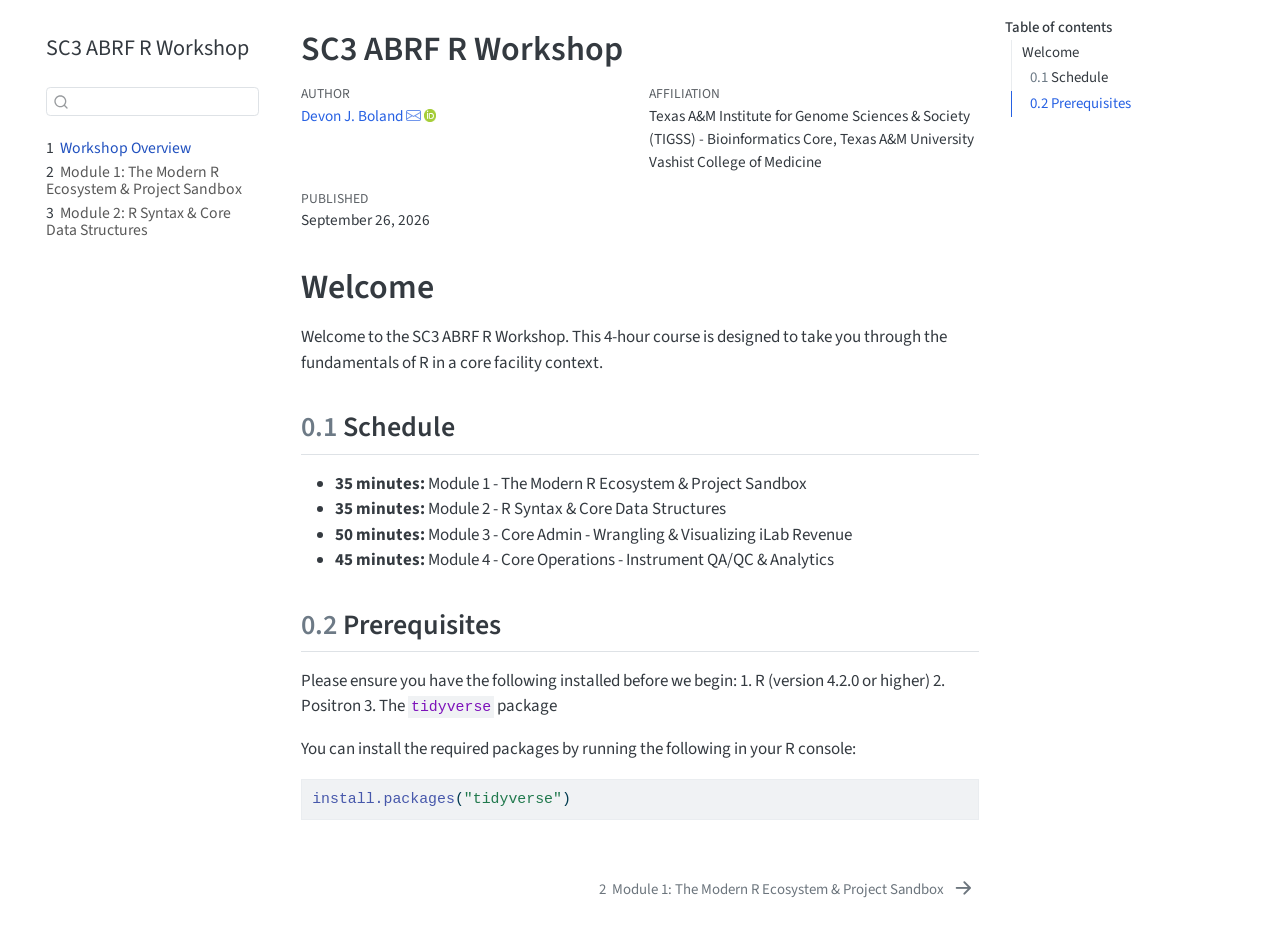
==== _book/index.html @ 264cc1df "fixed r code chunk syntax, more updates" ====
<!DOCTYPE html>
<html xmlns="http://www.w3.org/1999/xhtml" lang="en" xml:lang="en"><head>

<meta charset="utf-8">
<meta name="generator" content="quarto-1.10.18">

<meta name="viewport" content="width=device-width, initial-scale=1.0, user-scalable=yes">

<meta name="author" content="Devon J. Boland">
<meta name="dcterms.date" content="2026-09-26">

<title>SC3 ABRF R Workshop</title>
<style>
/* Default styles provided by pandoc.
** See https://pandoc.org/MANUAL.html#variables-for-html for config info.
*/
span.smallcaps{font-variant: small-caps;}
div.columns{display: flex; gap: 1.5em;}
div.column{flex: auto;}
@media screen {
div.columns{gap: min(4vw, 1.5em);}
div.column{overflow-x: auto;}
}
div.hanging-indent{margin-left: 1.5em; text-indent: -1.5em;}
ul.task-list{list-style: none;}
ul.task-list li input[type="checkbox"] {
  width: 0.8em;
  margin: 0 0.8em 0.2em -1em; /* quarto-specific, see https://github.com/quarto-dev/quarto-cli/issues/4556 */ 
  vertical-align: middle;
}
/* CSS for syntax highlighting */
html { -webkit-text-size-adjust: 100%; }
pre > code.sourceCode { white-space: pre; position: relative; }
pre > code.sourceCode > span { display: inline-block; line-height: 1.25; }
pre > code.sourceCode > span:empty { height: 1.2em; }
.sourceCode { overflow: visible; }
code.sourceCode > span { color: inherit; text-decoration: inherit; }
div.sourceCode { margin: 1em 0; }
pre.sourceCode { margin: 0; }
@media screen {
div.sourceCode { overflow: auto; }
}
@media print {
pre > code.sourceCode { white-space: pre-wrap; }
pre > code.sourceCode > span { text-indent: -5em; padding-left: 5em; }
}
pre.numberSource code
  { counter-reset: source-line 0; }
pre.numberSource code > span
  { position: relative; left: -4em; counter-increment: source-line; }
pre.numberSource code > span > a:first-child::before
  { content: counter(source-line);
    position: relative; left: -1em; text-align: right; vertical-align: baseline;
    border: none; display: inline-block;
    -webkit-touch-callout: none; -webkit-user-select: none;
    -khtml-user-select: none; -moz-user-select: none;
    -ms-user-select: none; user-select: none;
    padding: 0 4px; width: 4em;
  }
pre.numberSource { margin-left: 3em;  padding-left: 4px; }
div.sourceCode
  {   }
@media screen {
pre > code.sourceCode > span > a:first-child::before { text-decoration: underline; }
}
</style>


<script src="site_libs/quarto-nav/quarto-nav.js"></script>
<script src="site_libs/quarto-nav/headroom.min.js"></script>
<script src="site_libs/clipboard/clipboard.min.js"></script>
<script src="site_libs/quarto-search/autocomplete.umd.js"></script>
<script src="site_libs/quarto-search/fuse.min.js"></script>
<script src="site_libs/quarto-search/quarto-search.js"></script>
<meta name="quarto:offset" content="./">
<link href="./R-Introductions.html" rel="next">
<script src="site_libs/quarto-html/quarto.js" type="module"></script>
<script src="site_libs/quarto-html/tabsets/tabsets.js" type="module"></script>
<script src="site_libs/quarto-html/popper.min.js"></script>
<script src="site_libs/quarto-html/tippy.umd.min.js"></script>
<script src="site_libs/quarto-html/anchor.min.js"></script>
<link href="site_libs/quarto-html/tippy.css" rel="stylesheet">
<link href="site_libs/quarto-html/quarto-syntax-highlighting-64a204ab8560d761af7679ceaba22944.css" rel="stylesheet" id="quarto-text-highlighting-styles">
<script src="site_libs/bootstrap/bootstrap.min.js"></script>
<link href="site_libs/bootstrap/bootstrap-icons.css" rel="stylesheet">
<link href="site_libs/bootstrap/bootstrap-d2c8c846aab2e24c46a56f25df8c959b.min.css" rel="stylesheet" append-hash="true" id="quarto-bootstrap" data-mode="light">
<script id="quarto-search-options" type="application/json">{
  "location": "sidebar",
  "copy-button": false,
  "collapse-after": 3,
  "panel-placement": "start",
  "type": "textbox",
  "limit": 50,
  "keyboard-shortcut": [
    "f",
    "/",
    "s"
  ],
  "show-item-context": false,
  "language": {
    "search-no-results-text": "No results",
    "search-matching-documents-text": "matching documents",
    "search-copy-link-title": "Copy link to search",
    "search-hide-matches-text": "Hide additional matches",
    "search-more-match-text": "more match in this document",
    "search-more-matches-text": "more matches in this document",
    "search-clear-button-title": "Clear",
    "search-text-placeholder": "",
    "search-detached-cancel-button-title": "Cancel",
    "search-submit-button-title": "Submit",
    "search-label": "Search"
  }
}</script>


</head>

<body class="nav-sidebar floating quarto-light">

<div id="quarto-search-results"></div>
  <header id="quarto-header" class="headroom fixed-top">
  <nav class="quarto-secondary-nav">
    <div class="container-fluid d-flex">
      <button type="button" class="quarto-btn-toggle btn" data-bs-toggle="collapse" role="button" data-bs-target=".quarto-sidebar-collapse-item" aria-controls="quarto-sidebar" aria-expanded="false" aria-label="Toggle sidebar navigation" onclick="if (window.quartoToggleHeadroom) { window.quartoToggleHeadroom(); }">
        <i class="bi bi-layout-text-sidebar-reverse"></i>
      </button>
        <nav class="quarto-page-breadcrumbs" aria-label="breadcrumb"><ol class="breadcrumb"><li class="breadcrumb-item"><a href="./index.html"><span class="chapter-number">1</span>&nbsp; <span class="chapter-title">Workshop Overview</span></a></li></ol></nav>
        <a class="flex-grow-1" role="navigation" data-bs-toggle="collapse" data-bs-target=".quarto-sidebar-collapse-item" aria-controls="quarto-sidebar" aria-expanded="false" aria-label="Toggle sidebar navigation" onclick="if (window.quartoToggleHeadroom) { window.quartoToggleHeadroom(); }">      
        </a>
      <button type="button" class="btn quarto-search-button" aria-label="Search" onclick="window.quartoOpenSearch();">
        <i class="bi bi-search"></i>
      </button>
    </div>
  </nav>
</header>
<!-- content -->
<div id="quarto-content" class="quarto-container page-columns page-rows-contents page-layout-article">
<!-- sidebar -->
  <nav id="quarto-sidebar" class="sidebar collapse collapse-horizontal quarto-sidebar-collapse-item sidebar-navigation floating overflow-auto">
    <div class="pt-lg-2 mt-2 text-left sidebar-header">
    <div class="sidebar-title mb-0 py-0">
      <a href="./">SC3 ABRF R Workshop</a> 
    </div>
      </div>
        <div class="mt-2 flex-shrink-0 align-items-center">
        <div class="sidebar-search">
        <div id="quarto-search" class="" title="Search"></div>
        </div>
        </div>
    <div class="sidebar-menu-container"> 
    <ul class="list-unstyled mt-1">
        <li class="sidebar-item">
  <div class="sidebar-item-container"> 
  <a href="./index.html" class="sidebar-item-text sidebar-link active">
 <span class="menu-text"><span class="chapter-number">1</span>&nbsp; <span class="chapter-title">Workshop Overview</span></span></a>
  </div>
</li>
        <li class="sidebar-item">
  <div class="sidebar-item-container"> 
  <a href="./R-Introductions.html" class="sidebar-item-text sidebar-link">
 <span class="menu-text"><span class="chapter-number">2</span>&nbsp; <span class="chapter-title">Module 1: The Modern R Ecosystem &amp; Project Sandbox</span></span></a>
  </div>
</li>
        <li class="sidebar-item">
  <div class="sidebar-item-container"> 
  <a href="./R-coding.html" class="sidebar-item-text sidebar-link">
 <span class="menu-text"><span class="chapter-number">3</span>&nbsp; <span class="chapter-title">Module 2: R Syntax &amp; Core Data Structures</span></span></a>
  </div>
</li>
    </ul>
    </div>
</nav>
<div id="quarto-sidebar-glass" class="quarto-sidebar-collapse-item" data-bs-toggle="collapse" data-bs-target=".quarto-sidebar-collapse-item"></div>
<!-- margin-sidebar -->
    <div id="quarto-margin-sidebar" class="sidebar margin-sidebar">
        <nav id="TOC" role="doc-toc" class="toc-active">
    <h2 id="toc-title">Table of contents</h2>
   
  <ul>
  <li><a href="#welcome" id="toc-welcome" class="nav-link active" data-scroll-target="#welcome">Welcome</a>
  <ul class="collapse">
  <li><a href="#schedule" id="toc-schedule" class="nav-link" data-scroll-target="#schedule"><span class="header-section-number">0.1</span> Schedule</a></li>
  <li><a href="#prerequisites" id="toc-prerequisites" class="nav-link" data-scroll-target="#prerequisites"><span class="header-section-number">0.2</span> Prerequisites</a></li>
  </ul></li>
  </ul>
</nav>
    </div>
<!-- main -->
<main class="content" id="quarto-document-content">

<header id="title-block-header" class="quarto-title-block default">
<div class="quarto-title">
<h1 class="title">SC3 ABRF R Workshop</h1>
</div>


<div class="quarto-title-meta-author">
  <div class="quarto-title-meta-heading">Author</div>
  <div class="quarto-title-meta-heading">Affiliation</div>
  
    <div class="quarto-title-meta-contents">
    <p class="author"><a href="https://devonjboland.github.io/">Devon J. Boland</a> <a href="mailto:devonjboland@tamu.edu" class="quarto-title-author-email"><i class="bi bi-envelope"></i></a> <a href="https://orcid.org/0000-0001-8903-9718" class="quarto-title-author-orcid" aria-label="ORCID profile for Devon J. Boland"> <img alt="" src="[data-uri]"></a></p>
  </div>
  <div class="quarto-title-meta-contents">
        <p class="affiliation">
            Texas A&amp;M Institute for Genome Sciences &amp; Society (TIGSS) - Bioinformatics Core, Texas A&amp;M University Vashist College of Medicine
          </p>
      </div>
  </div>

<div class="quarto-title-meta">

      
    <div>
    <div class="quarto-title-meta-heading">Published</div>
    <div class="quarto-title-meta-contents">
      <p class="date">September 26, 2026</p>
    </div>
  </div>
  
    
  </div>
  


</header>


<section id="welcome" class="level1 unnumbered">
<h1 class="unnumbered">Welcome</h1>
<p>Welcome to the SC3 ABRF R Workshop. This 4-hour course is designed to take you through the fundamentals of R in a core facility context.</p>
<section id="schedule" class="level2" data-number="0.1">
<h2 data-number="0.1" class="anchored" data-anchor-id="schedule"><span class="header-section-number">0.1</span> Schedule</h2>
<ul>
<li><strong>35 minutes:</strong> Module 1 - The Modern R Ecosystem &amp; Project Sandbox</li>
<li><strong>35 minutes:</strong> Module 2 - R Syntax &amp; Core Data Structures</li>
<li><strong>50 minutes:</strong> Module 3 - Core Admin - Wrangling &amp; Visualizing iLab Revenue</li>
<li><strong>45 minutes:</strong> Module 4 - Core Operations - Instrument QA/QC &amp; Analytics</li>
</ul>
</section>
<section id="prerequisites" class="level2" data-number="0.2">
<h2 data-number="0.2" class="anchored" data-anchor-id="prerequisites"><span class="header-section-number">0.2</span> Prerequisites</h2>
<p>Please ensure you have the following installed before we begin: 1. R (version 4.2.0 or higher) 2. Positron 3. The <code>tidyverse</code> package</p>
<p>You can install the required packages by running the following in your R console:</p>
<div class="code-copy-outer-scaffold"><div class="sourceCode" id="cb1"><pre class="sourceCode r code-with-copy"><code class="sourceCode r"><span id="cb1-1"><a href="#cb1-1" aria-hidden="true" tabindex="-1"></a><span class="fu">install.packages</span>(<span class="st">"tidyverse"</span>)</span></code></pre></div><button title="Copy to Clipboard" class="code-copy-button"><i class="bi"></i></button></div>


</section>
</section>

</main> <!-- /main -->
<script id="quarto-html-after-body" type="application/javascript">
  window.document.addEventListener("DOMContentLoaded", function (event) {
    const icon = "";
    const anchorJS = new window.AnchorJS();
    anchorJS.options = {
      placement: 'right',
      icon: icon
    };
    anchorJS.add('.anchored');
    const isCodeAnnotation = (el) => {
      for (const clz of el.classList) {
        if (clz.startsWith('code-annotation-')) {                     
          return true;
        }
      }
      return false;
    }
    const onCopySuccess = function(e) {
      // button target
      const button = e.trigger;
      // don't keep focus
      button.blur();
      // flash "checked"
      button.classList.add('code-copy-button-checked');
      var currentTitle = button.getAttribute("title");
      button.setAttribute("title", "Copied!");
      let tooltip;
      if (window.bootstrap) {
        button.setAttribute("data-bs-toggle", "tooltip");
        button.setAttribute("data-bs-placement", "left");
        button.setAttribute("data-bs-title", "Copied!");
        tooltip = new bootstrap.Tooltip(button, 
          { trigger: "manual", 
            customClass: "code-copy-button-tooltip",
            offset: [0, -8]});
        tooltip.show();    
      }
      setTimeout(function() {
        if (tooltip) {
          tooltip.hide();
          button.removeAttribute("data-bs-title");
          button.removeAttribute("data-bs-toggle");
          button.removeAttribute("data-bs-placement");
        }
        button.setAttribute("title", currentTitle);
        button.classList.remove('code-copy-button-checked');
      }, 1000);
      // clear code selection
      e.clearSelection();
    }
    const getTextToCopy = function(trigger) {
      const outerScaffold = trigger.parentElement.cloneNode(true);
      const codeEl = outerScaffold.querySelector('code');
      for (const childEl of codeEl.children) {
        if (isCodeAnnotation(childEl)) {
          childEl.remove();
        }
      }
      return codeEl.innerText;
    }
    const clipboard = new window.ClipboardJS('.code-copy-button:not([data-in-quarto-modal])', {
      text: getTextToCopy
    });
    clipboard.on('success', onCopySuccess);
    if (window.document.getElementById('quarto-embedded-source-code-modal')) {
      const clipboardModal = new window.ClipboardJS('.code-copy-button[data-in-quarto-modal]', {
        text: getTextToCopy,
        container: window.document.getElementById('quarto-embedded-source-code-modal')
      });
      clipboardModal.on('success', onCopySuccess);
    }
      var localhostRegex = new RegExp(/^(?:http|https):\/\/localhost\:?[0-9]*\//);
      var mailtoRegex = new RegExp(/^mailto:/);
        var filterRegex = new RegExp('/' + window.location.host + '/');
      var isInternal = (href) => {
          return filterRegex.test(href) || localhostRegex.test(href) || mailtoRegex.test(href);
      }
      // Inspect non-navigation links and adorn them if external
     var links = window.document.querySelectorAll('a[href]:not(.nav-link):not(.navbar-brand):not(.toc-action):not(.sidebar-link):not(.sidebar-item-toggle):not(.pagination-link):not(.no-external):not([aria-hidden]):not(.dropdown-item):not(.quarto-navigation-tool):not(.about-link)');
      for (var i=0; i<links.length; i++) {
        const link = links[i];
        if (!isInternal(link.href)) {
          // undo the damage that might have been done by quarto-nav.js in the case of
          // links that we want to consider external
          if (link.dataset.originalHref !== undefined) {
            link.href = link.dataset.originalHref;
          }
        }
      }
    function tippyHover(el, contentFn, onTriggerFn, onUntriggerFn) {
      const config = {
        allowHTML: true,
        maxWidth: 500,
        delay: 100,
        arrow: false,
        appendTo: function(el) {
            return el.parentElement;
        },
        interactive: true,
        interactiveBorder: 10,
        theme: 'quarto',
        placement: 'bottom-start',
      };
      if (contentFn) {
        config.content = contentFn;
      }
      if (onTriggerFn) {
        config.onTrigger = onTriggerFn;
      }
      if (onUntriggerFn) {
        config.onUntrigger = onUntriggerFn;
      }
      window.tippy(el, config); 
    }
    const noterefs = window.document.querySelectorAll('a[role="doc-noteref"]');
    for (var i=0; i<noterefs.length; i++) {
      const ref = noterefs[i];
      tippyHover(ref, function() {
        // use id or data attribute instead here
        let href = ref.getAttribute('data-footnote-href') || ref.getAttribute('href');
        try { href = new URL(href).hash; } catch {}
        const id = href.replace(/^#\/?/, "");
        const note = window.document.getElementById(id);
        if (note) {
          return note.innerHTML;
        } else {
          return "";
        }
      });
    }
    const xrefs = window.document.querySelectorAll('a.quarto-xref');
    const processXRef = (id, note) => {
      // Strip column container classes
      const stripColumnClz = (el) => {
        el.classList.remove("page-full", "page-columns");
        if (el.children) {
          for (const child of el.children) {
            stripColumnClz(child);
          }
        }
      }
      stripColumnClz(note)
      if (id === null || id.startsWith('sec-')) {
        // Special case sections, only their first couple elements
        const container = document.createElement("div");
        if (note.children && note.children.length > 2) {
          container.appendChild(note.children[0].cloneNode(true));
          for (let i = 1; i < note.children.length; i++) {
            const child = note.children[i];
            if (child.tagName === "P" && child.innerText === "") {
              continue;
            } else {
              container.appendChild(child.cloneNode(true));
              break;
            }
          }
          if (window.Quarto?.typesetMath) {
            window.Quarto.typesetMath(container);
          }
          return container.innerHTML
        } else {
          if (window.Quarto?.typesetMath) {
            window.Quarto.typesetMath(note);
          }
          return note.innerHTML;
        }
      } else {
        // Remove any anchor links if they are present
        const anchorLink = note.querySelector('a.anchorjs-link');
        if (anchorLink) {
          anchorLink.remove();
        }
        if (window.Quarto?.typesetMath) {
          window.Quarto.typesetMath(note);
        }
        if (note.classList.contains("callout")) {
          return note.outerHTML;
        } else {
          return note.innerHTML;
        }
      }
    }
    for (var i=0; i<xrefs.length; i++) {
      const xref = xrefs[i];
      tippyHover(xref, undefined, function(instance) {
        instance.disable();
        let url = xref.getAttribute('href');
        let hash = undefined; 
        if (url.startsWith('#')) {
          hash = url;
        } else {
          try { hash = new URL(url).hash; } catch {}
        }
        if (hash) {
          const id = hash.replace(/^#\/?/, "");
          const note = window.document.getElementById(id);
          if (note !== null) {
            try {
              const html = processXRef(id, note.cloneNode(true));
              instance.setContent(html);
            } finally {
              instance.enable();
              instance.show();
            }
          } else {
            // See if we can fetch this
            fetch(url.split('#')[0])
            .then(res => res.text())
            .then(html => {
              const parser = new DOMParser();
              const htmlDoc = parser.parseFromString(html, "text/html");
              const note = htmlDoc.getElementById(id);
              if (note !== null) {
                const html = processXRef(id, note);
                instance.setContent(html);
              } 
            }).finally(() => {
              instance.enable();
              instance.show();
            });
          }
        } else {
          // See if we can fetch a full url (with no hash to target)
          // This is a special case and we should probably do some content thinning / targeting
          fetch(url)
          .then(res => res.text())
          .then(html => {
            const parser = new DOMParser();
            const htmlDoc = parser.parseFromString(html, "text/html");
            const note = htmlDoc.querySelector('main.content');
            if (note !== null) {
              // This should only happen for chapter cross references
              // (since there is no id in the URL)
              // remove the first header
              if (note.children.length > 0 && note.children[0].tagName === "HEADER") {
                note.children[0].remove();
              }
              const html = processXRef(null, note);
              instance.setContent(html);
            } 
          }).finally(() => {
            instance.enable();
            instance.show();
          });
        }
      }, function(instance) {
      });
    }
        let selectedAnnoteEl;
        const selectorForAnnotation = ( cell, annotation) => {
          let cellAttr = 'data-code-cell="' + cell + '"';
          let lineAttr = 'data-code-annotation="' +  annotation + '"';
          const selector = 'span[' + cellAttr + '][' + lineAttr + ']';
          return selector;
        }
        const selectCodeLines = (annoteEl) => {
          const doc = window.document;
          const targetCell = annoteEl.getAttribute("data-target-cell");
          const targetAnnotation = annoteEl.getAttribute("data-target-annotation");
          const annoteSpan = window.document.querySelector(selectorForAnnotation(targetCell, targetAnnotation));
          const lines = annoteSpan.getAttribute("data-code-lines").split(",");
          const lineIds = lines.map((line) => {
            return targetCell + "-" + line;
          })
          let top = null;
          let height = null;
          let parent = null;
          if (lineIds.length > 0) {
              //compute the position of the single el (top and bottom and make a div)
              const el = window.document.getElementById(lineIds[0]);
              top = el.offsetTop;
              height = el.offsetHeight;
              parent = el.parentElement.parentElement;
            if (lineIds.length > 1) {
              const lastEl = window.document.getElementById(lineIds[lineIds.length - 1]);
              const bottom = lastEl.offsetTop + lastEl.offsetHeight;
              height = bottom - top;
            }
            if (top !== null && height !== null && parent !== null) {
              // cook up a div (if necessary) and position it 
              let div = window.document.getElementById("code-annotation-line-highlight");
              if (div === null) {
                div = window.document.createElement("div");
                div.setAttribute("id", "code-annotation-line-highlight");
                div.style.position = 'absolute';
                parent.appendChild(div);
              }
              div.style.top = top - 2 + "px";
              div.style.height = height + 4 + "px";
              div.style.left = 0;
              let gutterDiv = window.document.getElementById("code-annotation-line-highlight-gutter");
              if (gutterDiv === null) {
                gutterDiv = window.document.createElement("div");
                gutterDiv.setAttribute("id", "code-annotation-line-highlight-gutter");
                gutterDiv.style.position = 'absolute';
                const codeCell = window.document.getElementById(targetCell);
                const gutter = codeCell.querySelector('.code-annotation-gutter');
                gutter.appendChild(gutterDiv);
              }
              gutterDiv.style.top = top - 2 + "px";
              gutterDiv.style.height = height + 4 + "px";
            }
            selectedAnnoteEl = annoteEl;
          }
        };
        const unselectCodeLines = () => {
          const elementsIds = ["code-annotation-line-highlight", "code-annotation-line-highlight-gutter"];
          elementsIds.forEach((elId) => {
            const div = window.document.getElementById(elId);
            if (div) {
              div.remove();
            }
          });
          selectedAnnoteEl = undefined;
        };
          // Handle positioning of the toggle
      window.addEventListener(
        "resize",
        throttle(() => {
          elRect = undefined;
          if (selectedAnnoteEl) {
            selectCodeLines(selectedAnnoteEl);
          }
        }, 10)
      );
      function throttle(fn, ms) {
      let throttle = false;
      let timer;
        return (...args) => {
          if(!throttle) { // first call gets through
              fn.apply(this, args);
              throttle = true;
          } else { // all the others get throttled
              if(timer) clearTimeout(timer); // cancel #2
              timer = setTimeout(() => {
                fn.apply(this, args);
                timer = throttle = false;
              }, ms);
          }
        };
      }
        // Attach click handler to the DT
        const annoteDls = window.document.querySelectorAll('dt[data-target-cell]');
        for (const annoteDlNode of annoteDls) {
          annoteDlNode.addEventListener('click', (event) => {
            const clickedEl = event.target;
            if (clickedEl !== selectedAnnoteEl) {
              unselectCodeLines();
              const activeEl = window.document.querySelector('dt[data-target-cell].code-annotation-active');
              if (activeEl) {
                activeEl.classList.remove('code-annotation-active');
              }
              selectCodeLines(clickedEl);
              clickedEl.classList.add('code-annotation-active');
            } else {
              // Unselect the line
              unselectCodeLines();
              clickedEl.classList.remove('code-annotation-active');
            }
          });
        }
    const findCites = (el) => {
      const parentEl = el.parentElement;
      if (parentEl) {
        const cites = parentEl.dataset.cites;
        if (cites) {
          return {
            el,
            cites: cites.split(' ')
          };
        } else {
          return findCites(el.parentElement)
        }
      } else {
        return undefined;
      }
    };
    var bibliorefs = window.document.querySelectorAll('a[role="doc-biblioref"]');
    for (var i=0; i<bibliorefs.length; i++) {
      const ref = bibliorefs[i];
      const citeInfo = findCites(ref);
      if (citeInfo) {
        tippyHover(citeInfo.el, function() {
          var popup = window.document.createElement('div');
          citeInfo.cites.forEach(function(cite) {
            var citeDiv = window.document.createElement('div');
            citeDiv.classList.add('hanging-indent');
            citeDiv.classList.add('csl-entry');
            var biblioDiv = window.document.getElementById('ref-' + cite);
            if (biblioDiv) {
              citeDiv.innerHTML = biblioDiv.innerHTML;
            }
            popup.appendChild(citeDiv);
          });
          return popup.innerHTML;
        });
      }
    }
  });
  </script>
<nav class="page-navigation">
  <div class="nav-page nav-page-previous">
  </div>
  <div class="nav-page nav-page-next">
      <a href="./R-Introductions.html" class="pagination-link" aria-label="Module 1: The Modern R Ecosystem &amp; Project Sandbox">
        <span class="nav-page-text"><span class="chapter-number">2</span>&nbsp; <span class="chapter-title">Module 1: The Modern R Ecosystem &amp; Project Sandbox</span></span> <i class="bi bi-arrow-right-short"></i>
      </a>
  </div>
</nav>
</div> <!-- /content -->




</body></html>
---- _book/site_libs/quarto-html/tippy.css ----
.tippy-box[data-animation=fade][data-state=hidden]{opacity:0}[data-tippy-root]{max-width:calc(100vw - 10px)}.tippy-box{position:relative;background-color:#333;color:#fff;border-radius:4px;font-size:14px;line-height:1.4;white-space:normal;outline:0;transition-property:transform,visibility,opacity}.tippy-box[data-placement^=top]>.tippy-arrow{bottom:0}.tippy-box[data-placement^=top]>.tippy-arrow:before{bottom:-7px;left:0;border-width:8px 8px 0;border-top-color:initial;transform-origin:center top}.tippy-box[data-placement^=bottom]>.tippy-arrow{top:0}.tippy-box[data-placement^=bottom]>.tippy-arrow:before{top:-7px;left:0;border-width:0 8px 8px;border-bottom-color:initial;transform-origin:center bottom}.tippy-box[data-placement^=left]>.tippy-arrow{right:0}.tippy-box[data-placement^=left]>.tippy-arrow:before{border-width:8px 0 8px 8px;border-left-color:initial;right:-7px;transform-origin:center left}.tippy-box[data-placement^=right]>.tippy-arrow{left:0}.tippy-box[data-placement^=right]>.tippy-arrow:before{left:-7px;border-width:8px 8px 8px 0;border-right-color:initial;transform-origin:center right}.tippy-box[data-inertia][data-state=visible]{transition-timing-function:cubic-bezier(.54,1.5,.38,1.11)}.tippy-arrow{width:16px;height:16px;color:#333}.tippy-arrow:before{content:"";position:absolute;border-color:transparent;border-style:solid}.tippy-content{position:relative;padding:5px 9px;z-index:1}
---- _book/site_libs/quarto-html/quarto-syntax-highlighting-64a204ab8560d761af7679ceaba22944.css ----
/* quarto syntax highlight colors */
:root {
  --quarto-hl-ot-color: #003B4F;
  --quarto-hl-at-color: #657422;
  --quarto-hl-ss-color: #20794D;
  --quarto-hl-an-color: #5E5E5E;
  --quarto-hl-fu-color: #4758AB;
  --quarto-hl-st-color: #20794D;
  --quarto-hl-cf-color: #003B4F;
  --quarto-hl-op-color: #5E5E5E;
  --quarto-hl-er-color: #AD0000;
  --quarto-hl-bn-color: #AD0000;
  --quarto-hl-al-color: #AD0000;
  --quarto-hl-va-color: #111111;
  --quarto-hl-bu-color: inherit;
  --quarto-hl-ex-color: inherit;
  --quarto-hl-pp-color: #AD0000;
  --quarto-hl-in-color: #5E5E5E;
  --quarto-hl-vs-color: #20794D;
  --quarto-hl-wa-color: #5E5E5E;
  --quarto-hl-do-color: #5E5E5E;
  --quarto-hl-im-color: #00769E;
  --quarto-hl-ch-color: #20794D;
  --quarto-hl-dt-color: #AD0000;
  --quarto-hl-fl-color: #AD0000;
  --quarto-hl-co-color: #5E5E5E;
  --quarto-hl-cv-color: #5E5E5E;
  --quarto-hl-cn-color: #8f5902;
  --quarto-hl-sc-color: #5E5E5E;
  --quarto-hl-dv-color: #AD0000;
  --quarto-hl-kw-color: #003B4F;
}

/* other quarto variables */
:root {
  --quarto-font-monospace: SFMono-Regular, Menlo, Monaco, Consolas, "Liberation Mono", "Courier New", monospace;
}

/* syntax highlight based on Pandoc's rules */
pre > code.sourceCode > span {
  color: #003B4F;
}

code.sourceCode > span {
  color: #003B4F;
}

div.sourceCode,
div.sourceCode pre.sourceCode {
  color: #003B4F;
}

/* Normal */
code span {
  color: #003B4F;
}

/* Alert */
code span.al {
  color: #AD0000;
  font-style: inherit;
}

/* Annotation */
code span.an {
  color: #5E5E5E;
  font-style: inherit;
}

/* Attribute */
code span.at {
  color: #657422;
  font-style: inherit;
}

/* BaseN */
code span.bn {
  color: #AD0000;
  font-style: inherit;
}

/* BuiltIn */
code span.bu {
  font-style: inherit;
}

/* ControlFlow */
code span.cf {
  color: #003B4F;
  font-weight: bold;
  font-style: inherit;
}

/* Char */
code span.ch {
  color: #20794D;
  font-style: inherit;
}

/* Constant */
code span.cn {
  color: #8f5902;
  font-style: inherit;
}

/* Comment */
code span.co {
  color: #5E5E5E;
  font-style: inherit;
}

/* CommentVar */
code span.cv {
  color: #5E5E5E;
  font-style: italic;
}

/* Documentation */
code span.do {
  color: #5E5E5E;
  font-style: italic;
}

/* DataType */
code span.dt {
  color: #AD0000;
  font-style: inherit;
}

/* DecVal */
code span.dv {
  color: #AD0000;
  font-style: inherit;
}

/* Error */
code span.er {
  color: #AD0000;
  font-style: inherit;
}

/* Extension */
code span.ex {
  font-style: inherit;
}

/* Float */
code span.fl {
  color: #AD0000;
  font-style: inherit;
}

/* Function */
code span.fu {
  color: #4758AB;
  font-style: inherit;
}

/* Import */
code span.im {
  color: #00769E;
  font-style: inherit;
}

/* Information */
code span.in {
  color: #5E5E5E;
  font-style: inherit;
}

/* Keyword */
code span.kw {
  color: #003B4F;
  font-weight: bold;
  font-style: inherit;
}

/* Operator */
code span.op {
  color: #5E5E5E;
  font-style: inherit;
}

/* Other */
code span.ot {
  color: #003B4F;
  font-style: inherit;
}

/* Preprocessor */
code span.pp {
  color: #AD0000;
  font-style: inherit;
}

/* SpecialChar */
code span.sc {
  color: #5E5E5E;
  font-style: inherit;
}

/* SpecialString */
code span.ss {
  color: #20794D;
  font-style: inherit;
}

/* String */
code span.st {
  color: #20794D;
  font-style: inherit;
}

/* Variable */
code span.va {
  color: #111111;
  font-style: inherit;
}

/* VerbatimString */
code span.vs {
  color: #20794D;
  font-style: inherit;
}

/* Warning */
code span.wa {
  color: #5E5E5E;
  font-style: italic;
}

.prevent-inlining {
  content: "</";
}

/*# sourceMappingURL=9d8d5bb603a83b8298b89080a598c93b.css.map */
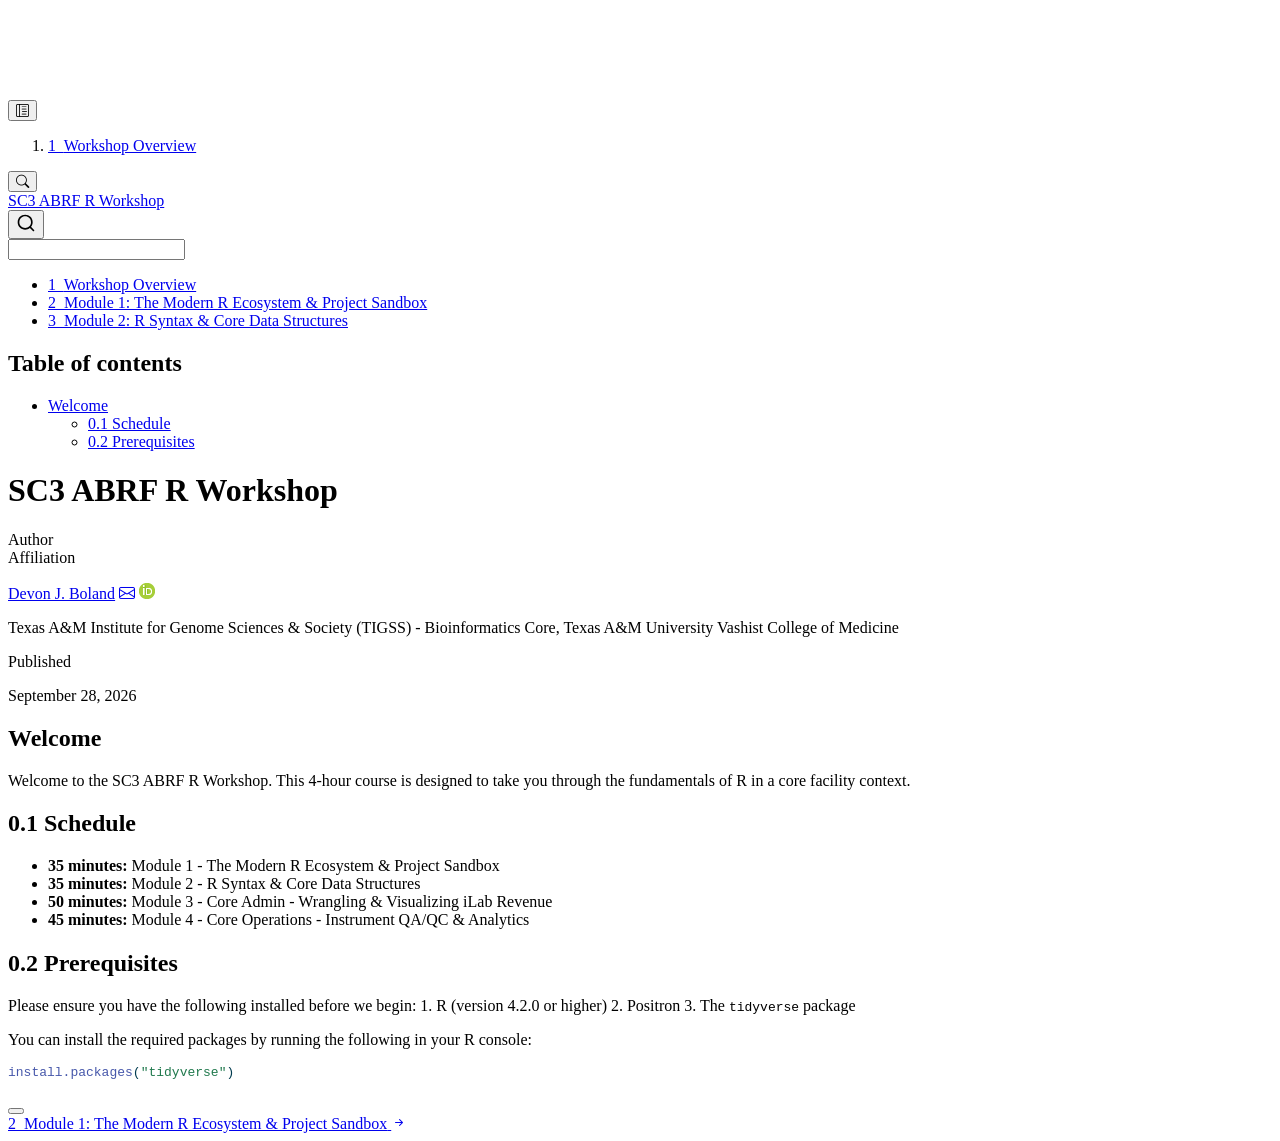
==== commit d81cda5b: "finishing R-coding.qmd, added data sub-folder." ====
--- a/_book/index.html
+++ b/_book/index.html
@@ -7,7 +7,7 @@
 <meta name="viewport" content="width=device-width, initial-scale=1.0, user-scalable=yes">
 
 <meta name="author" content="Devon J. Boland">
-<meta name="dcterms.date" content="2026-09-26">
+<meta name="dcterms.date" content="2026-09-28">
 
 <title>SC3 ABRF R Workshop</title>
 <style>
@@ -83,7 +83,7 @@
 <link href="site_libs/quarto-html/quarto-syntax-highlighting-64a204ab8560d761af7679ceaba22944.css" rel="stylesheet" id="quarto-text-highlighting-styles">
 <script src="site_libs/bootstrap/bootstrap.min.js"></script>
 <link href="site_libs/bootstrap/bootstrap-icons.css" rel="stylesheet">
-<link href="site_libs/bootstrap/bootstrap-d2c8c846aab2e24c46a56f25df8c959b.min.css" rel="stylesheet" append-hash="true" id="quarto-bootstrap" data-mode="light">
+<link href="site_libs/bootstrap/bootstrap-d3f7f8e73c8d287b30bcf59c2b563615.min.css" rel="stylesheet" append-hash="true" id="quarto-bootstrap" data-mode="light">
 <script id="quarto-search-options" type="application/json">{
   "location": "sidebar",
   "copy-button": false,
@@ -214,7 +214,7 @@
     <div>
     <div class="quarto-title-meta-heading">Published</div>
     <div class="quarto-title-meta-contents">
-      <p class="date">September 26, 2026</p>
+      <p class="date">September 28, 2026</p>
     </div>
   </div>
   
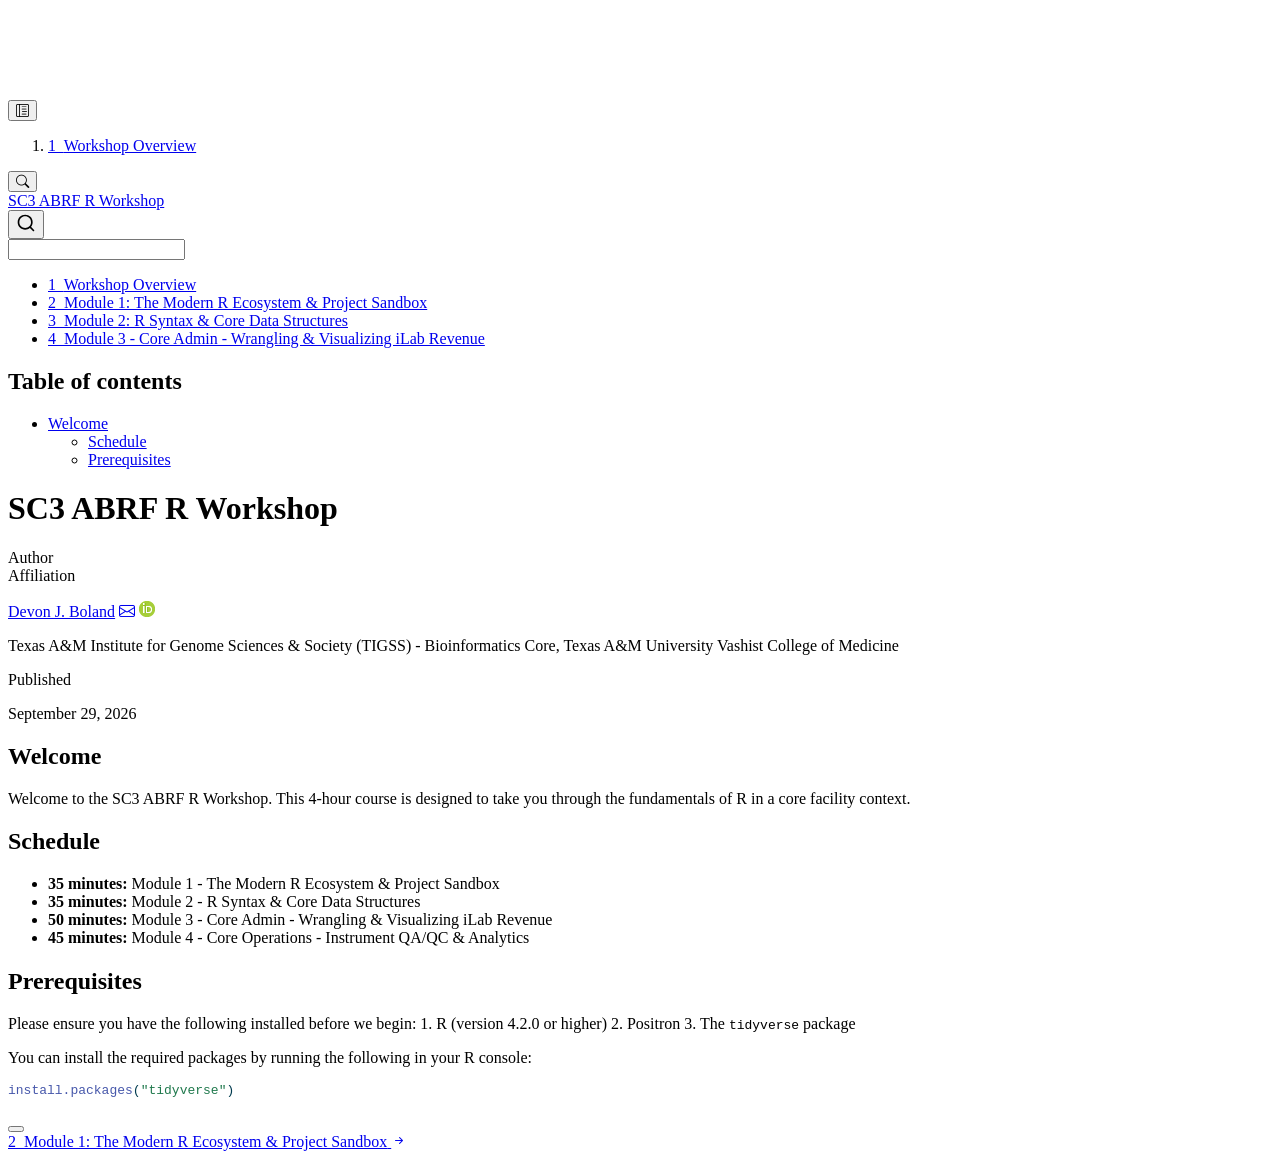
==== commit 9d4ada9f: "initial drafft of R-instrument.qmd module" ====
--- a/_book/index.html
+++ b/_book/index.html
@@ -7,7 +7,7 @@
 <meta name="viewport" content="width=device-width, initial-scale=1.0, user-scalable=yes">
 
 <meta name="author" content="Devon J. Boland">
-<meta name="dcterms.date" content="2026-09-28">
+<meta name="dcterms.date" content="2026-09-29">
 
 <title>SC3 ABRF R Workshop</title>
 <style>
@@ -83,7 +83,7 @@
 <link href="site_libs/quarto-html/quarto-syntax-highlighting-64a204ab8560d761af7679ceaba22944.css" rel="stylesheet" id="quarto-text-highlighting-styles">
 <script src="site_libs/bootstrap/bootstrap.min.js"></script>
 <link href="site_libs/bootstrap/bootstrap-icons.css" rel="stylesheet">
-<link href="site_libs/bootstrap/bootstrap-d3f7f8e73c8d287b30bcf59c2b563615.min.css" rel="stylesheet" append-hash="true" id="quarto-bootstrap" data-mode="light">
+<link href="site_libs/bootstrap/bootstrap-bf8541b1296accc9344c8d492b94c564.min.css" rel="stylesheet" append-hash="true" id="quarto-bootstrap" data-mode="light">
 <script id="quarto-search-options" type="application/json">{
   "location": "sidebar",
   "copy-button": false,
@@ -115,7 +115,7 @@
 
 </head>
 
-<body class="nav-sidebar floating quarto-light">
+<body class="nav-sidebar docked quarto-light">
 
 <div id="quarto-search-results"></div>
   <header id="quarto-header" class="headroom fixed-top">
@@ -136,7 +136,7 @@
 <!-- content -->
 <div id="quarto-content" class="quarto-container page-columns page-rows-contents page-layout-article">
 <!-- sidebar -->
-  <nav id="quarto-sidebar" class="sidebar collapse collapse-horizontal quarto-sidebar-collapse-item sidebar-navigation floating overflow-auto">
+  <nav id="quarto-sidebar" class="sidebar collapse collapse-horizontal quarto-sidebar-collapse-item sidebar-navigation docked overflow-auto">
     <div class="pt-lg-2 mt-2 text-left sidebar-header">
     <div class="sidebar-title mb-0 py-0">
       <a href="./">SC3 ABRF R Workshop</a> 
@@ -167,6 +167,12 @@
  <span class="menu-text"><span class="chapter-number">3</span>&nbsp; <span class="chapter-title">Module 2: R Syntax &amp; Core Data Structures</span></span></a>
   </div>
 </li>
+        <li class="sidebar-item">
+  <div class="sidebar-item-container"> 
+  <a href="./R-ilab.html" class="sidebar-item-text sidebar-link">
+ <span class="menu-text"><span class="chapter-number">4</span>&nbsp; <span class="chapter-title">Module 3 - Core Admin - Wrangling &amp; Visualizing iLab Revenue</span></span></a>
+  </div>
+</li>
     </ul>
     </div>
 </nav>
@@ -179,8 +185,8 @@
   <ul>
   <li><a href="#welcome" id="toc-welcome" class="nav-link active" data-scroll-target="#welcome">Welcome</a>
   <ul class="collapse">
-  <li><a href="#schedule" id="toc-schedule" class="nav-link" data-scroll-target="#schedule"><span class="header-section-number">0.1</span> Schedule</a></li>
-  <li><a href="#prerequisites" id="toc-prerequisites" class="nav-link" data-scroll-target="#prerequisites"><span class="header-section-number">0.2</span> Prerequisites</a></li>
+  <li><a href="#schedule" id="toc-schedule" class="nav-link" data-scroll-target="#schedule">Schedule</a></li>
+  <li><a href="#prerequisites" id="toc-prerequisites" class="nav-link" data-scroll-target="#prerequisites">Prerequisites</a></li>
   </ul></li>
   </ul>
 </nav>
@@ -214,7 +220,7 @@
     <div>
     <div class="quarto-title-meta-heading">Published</div>
     <div class="quarto-title-meta-contents">
-      <p class="date">September 28, 2026</p>
+      <p class="date">September 29, 2026</p>
     </div>
   </div>
   
@@ -229,8 +235,8 @@
 <section id="welcome" class="level1 unnumbered">
 <h1 class="unnumbered">Welcome</h1>
 <p>Welcome to the SC3 ABRF R Workshop. This 4-hour course is designed to take you through the fundamentals of R in a core facility context.</p>
-<section id="schedule" class="level2" data-number="0.1">
-<h2 data-number="0.1" class="anchored" data-anchor-id="schedule"><span class="header-section-number">0.1</span> Schedule</h2>
+<section id="schedule" class="level2 unnumbered">
+<h2 class="unnumbered anchored" data-anchor-id="schedule">Schedule</h2>
 <ul>
 <li><strong>35 minutes:</strong> Module 1 - The Modern R Ecosystem &amp; Project Sandbox</li>
 <li><strong>35 minutes:</strong> Module 2 - R Syntax &amp; Core Data Structures</li>
@@ -238,8 +244,8 @@
 <li><strong>45 minutes:</strong> Module 4 - Core Operations - Instrument QA/QC &amp; Analytics</li>
 </ul>
 </section>
-<section id="prerequisites" class="level2" data-number="0.2">
-<h2 data-number="0.2" class="anchored" data-anchor-id="prerequisites"><span class="header-section-number">0.2</span> Prerequisites</h2>
+<section id="prerequisites" class="level2 unnumbered">
+<h2 class="unnumbered anchored" data-anchor-id="prerequisites">Prerequisites</h2>
 <p>Please ensure you have the following installed before we begin: 1. R (version 4.2.0 or higher) 2. Positron 3. The <code>tidyverse</code> package</p>
 <p>You can install the required packages by running the following in your R console:</p>
 <div class="code-copy-outer-scaffold"><div class="sourceCode" id="cb1"><pre class="sourceCode r code-with-copy"><code class="sourceCode r"><span id="cb1-1"><a href="#cb1-1" aria-hidden="true" tabindex="-1"></a><span class="fu">install.packages</span>(<span class="st">"tidyverse"</span>)</span></code></pre></div><button title="Copy to Clipboard" class="code-copy-button"><i class="bi"></i></button></div>
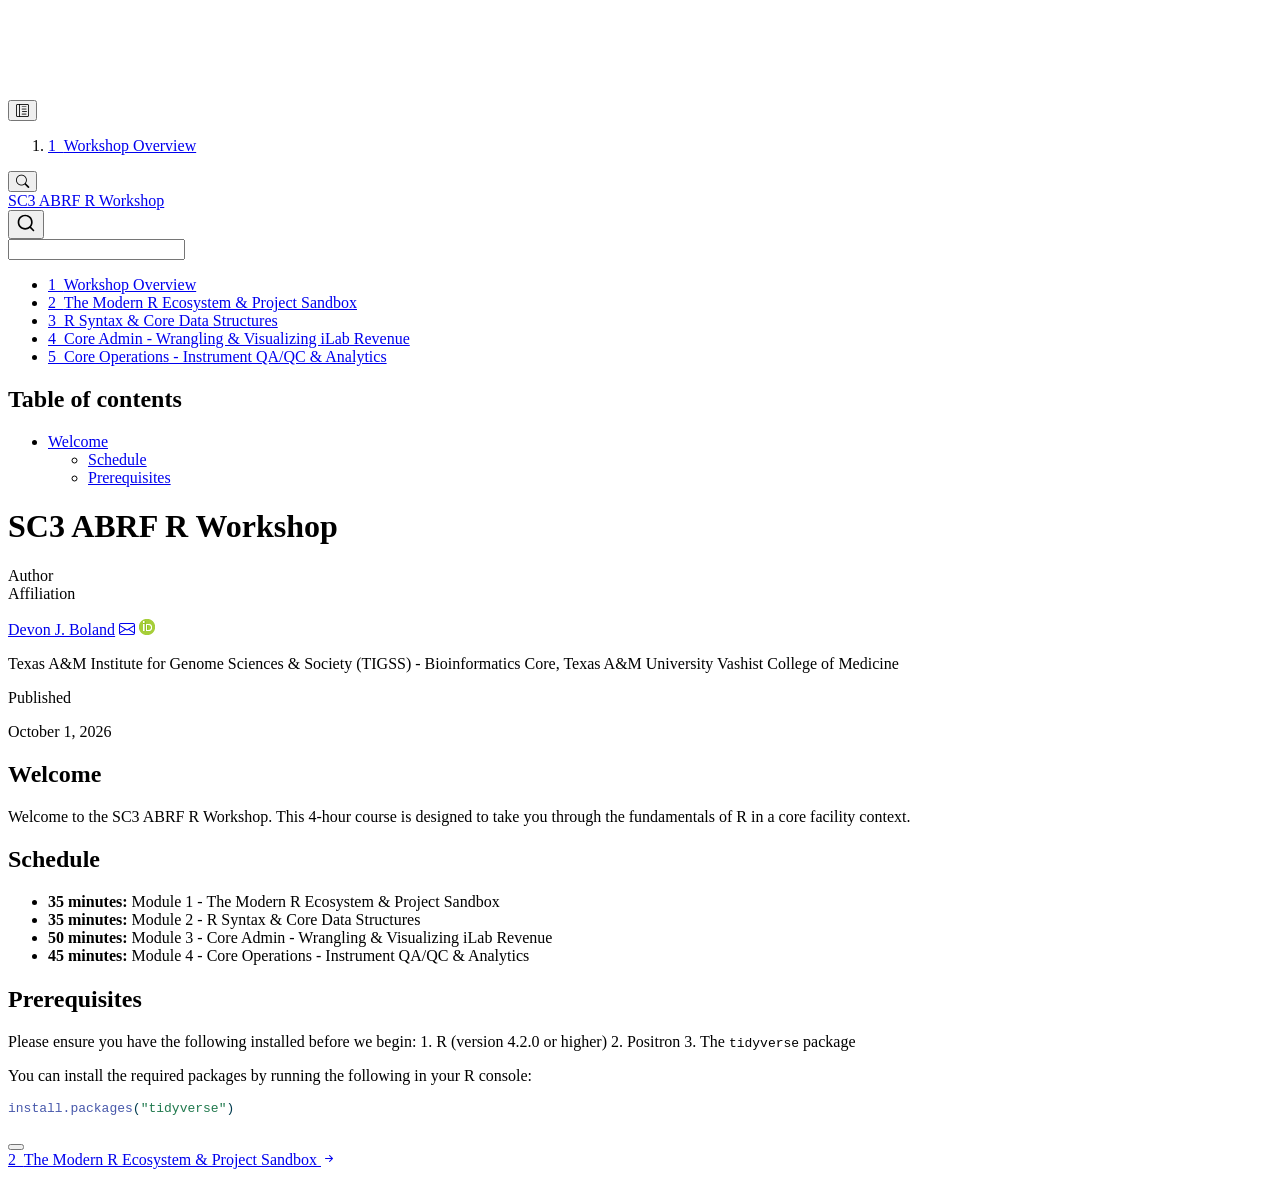
==== commit 909595fc: "publish to gh-pages" ====
--- a/_book/index.html
+++ b/_book/index.html
@@ -7,7 +7,7 @@
 <meta name="viewport" content="width=device-width, initial-scale=1.0, user-scalable=yes">
 
 <meta name="author" content="Devon J. Boland">
-<meta name="dcterms.date" content="2026-09-29">
+<meta name="dcterms.date" content="2026-10-01">
 
 <title>SC3 ABRF R Workshop</title>
 <style>
@@ -158,19 +158,25 @@
         <li class="sidebar-item">
   <div class="sidebar-item-container"> 
   <a href="./R-Introductions.html" class="sidebar-item-text sidebar-link">
- <span class="menu-text"><span class="chapter-number">2</span>&nbsp; <span class="chapter-title">Module 1: The Modern R Ecosystem &amp; Project Sandbox</span></span></a>
+ <span class="menu-text"><span class="chapter-number">2</span>&nbsp; <span class="chapter-title">The Modern R Ecosystem &amp; Project Sandbox</span></span></a>
   </div>
 </li>
         <li class="sidebar-item">
   <div class="sidebar-item-container"> 
   <a href="./R-coding.html" class="sidebar-item-text sidebar-link">
- <span class="menu-text"><span class="chapter-number">3</span>&nbsp; <span class="chapter-title">Module 2: R Syntax &amp; Core Data Structures</span></span></a>
+ <span class="menu-text"><span class="chapter-number">3</span>&nbsp; <span class="chapter-title">R Syntax &amp; Core Data Structures</span></span></a>
   </div>
 </li>
         <li class="sidebar-item">
   <div class="sidebar-item-container"> 
   <a href="./R-ilab.html" class="sidebar-item-text sidebar-link">
- <span class="menu-text"><span class="chapter-number">4</span>&nbsp; <span class="chapter-title">Module 3 - Core Admin - Wrangling &amp; Visualizing iLab Revenue</span></span></a>
+ <span class="menu-text"><span class="chapter-number">4</span>&nbsp; <span class="chapter-title">Core Admin - Wrangling &amp; Visualizing iLab Revenue</span></span></a>
+  </div>
+</li>
+        <li class="sidebar-item">
+  <div class="sidebar-item-container"> 
+  <a href="./R-instrument.html" class="sidebar-item-text sidebar-link">
+ <span class="menu-text"><span class="chapter-number">5</span>&nbsp; <span class="chapter-title">Core Operations - Instrument QA/QC &amp; Analytics</span></span></a>
   </div>
 </li>
     </ul>
@@ -220,7 +226,7 @@
     <div>
     <div class="quarto-title-meta-heading">Published</div>
     <div class="quarto-title-meta-contents">
-      <p class="date">September 29, 2026</p>
+      <p class="date">October 1, 2026</p>
     </div>
   </div>
   
@@ -659,8 +665,8 @@
   <div class="nav-page nav-page-previous">
   </div>
   <div class="nav-page nav-page-next">
-      <a href="./R-Introductions.html" class="pagination-link" aria-label="Module 1: The Modern R Ecosystem &amp; Project Sandbox">
-        <span class="nav-page-text"><span class="chapter-number">2</span>&nbsp; <span class="chapter-title">Module 1: The Modern R Ecosystem &amp; Project Sandbox</span></span> <i class="bi bi-arrow-right-short"></i>
+      <a href="./R-Introductions.html" class="pagination-link" aria-label="The Modern R Ecosystem &amp; Project Sandbox">
+        <span class="nav-page-text"><span class="chapter-number">2</span>&nbsp; <span class="chapter-title">The Modern R Ecosystem &amp; Project Sandbox</span></span> <i class="bi bi-arrow-right-short"></i>
       </a>
   </div>
 </nav>
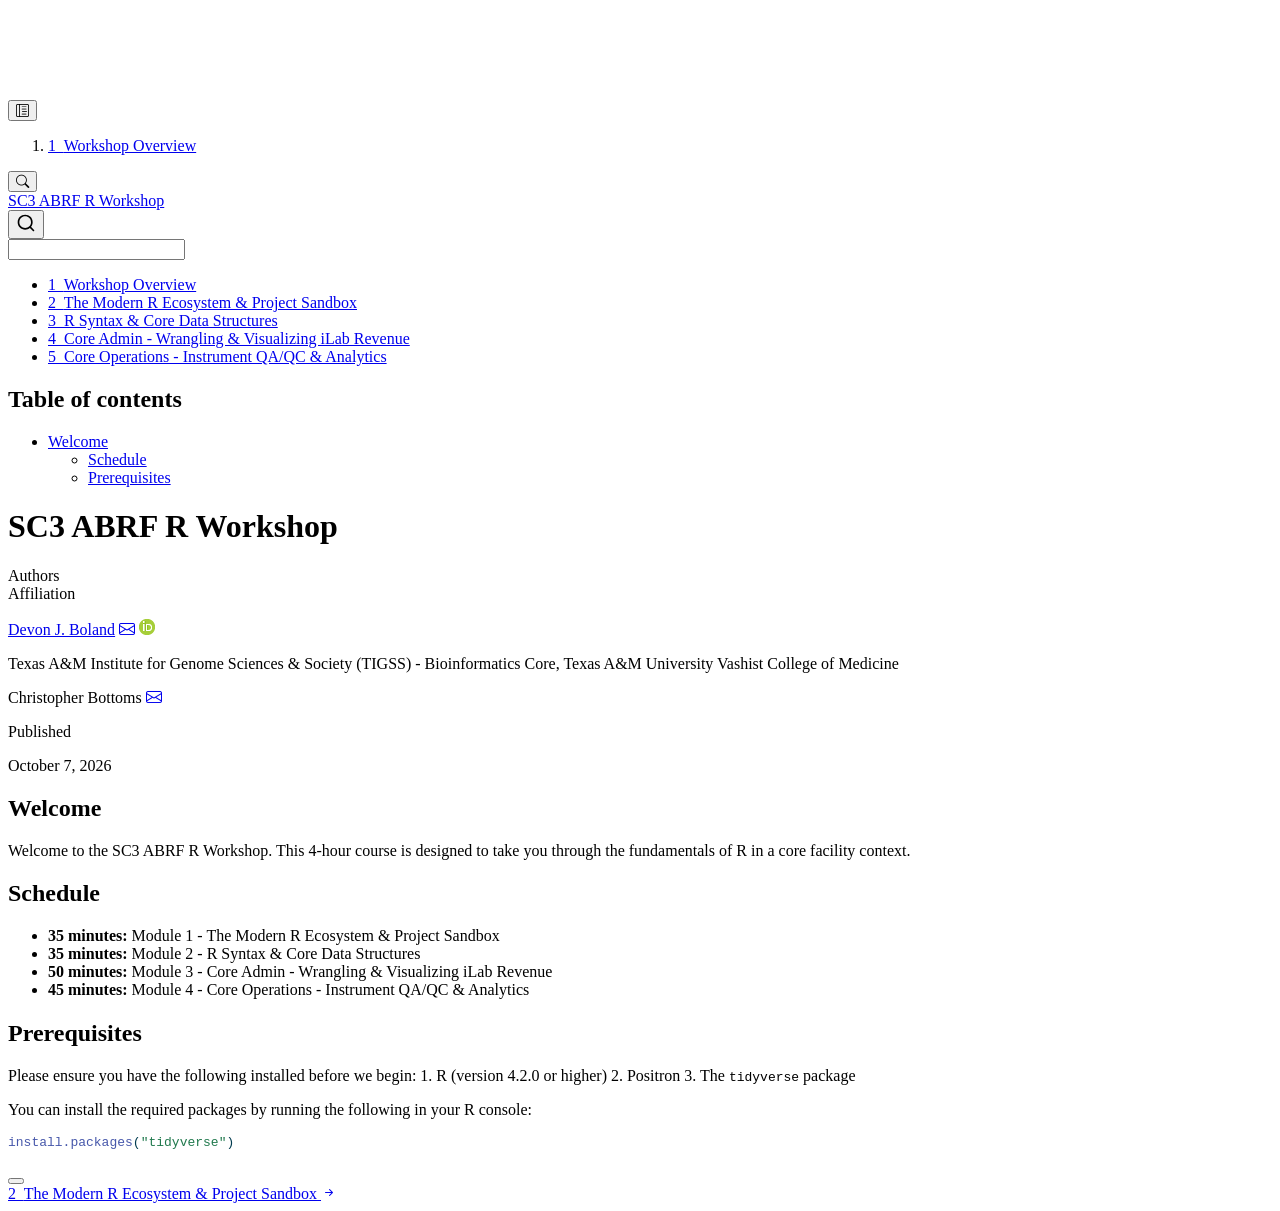
==== commit 0e0c740a: "post quarto publish to main" ====
--- a/_book/index.html
+++ b/_book/index.html
@@ -7,7 +7,8 @@
 <meta name="viewport" content="width=device-width, initial-scale=1.0, user-scalable=yes">
 
 <meta name="author" content="Devon J. Boland">
-<meta name="dcterms.date" content="2026-10-01">
+<meta name="author" content="Christopher Bottoms">
+<meta name="dcterms.date" content="2026-10-07">
 
 <title>SC3 ABRF R Workshop</title>
 <style>
@@ -207,7 +208,7 @@
 
 
 <div class="quarto-title-meta-author">
-  <div class="quarto-title-meta-heading">Author</div>
+  <div class="quarto-title-meta-heading">Authors</div>
   <div class="quarto-title-meta-heading">Affiliation</div>
   
     <div class="quarto-title-meta-contents">
@@ -218,6 +219,11 @@
             Texas A&amp;M Institute for Genome Sciences &amp; Society (TIGSS) - Bioinformatics Core, Texas A&amp;M University Vashist College of Medicine
           </p>
       </div>
+    <div class="quarto-title-meta-contents">
+    <p class="author">Christopher Bottoms <a href="mailto:Christopher-Bottoms@omrf.org" class="quarto-title-author-email"><i class="bi bi-envelope"></i></a> </p>
+  </div>
+  <div class="quarto-title-meta-contents">
+      </div>
   </div>
 
 <div class="quarto-title-meta">
@@ -226,7 +232,7 @@
     <div>
     <div class="quarto-title-meta-heading">Published</div>
     <div class="quarto-title-meta-contents">
-      <p class="date">October 1, 2026</p>
+      <p class="date">October 7, 2026</p>
     </div>
   </div>
   
